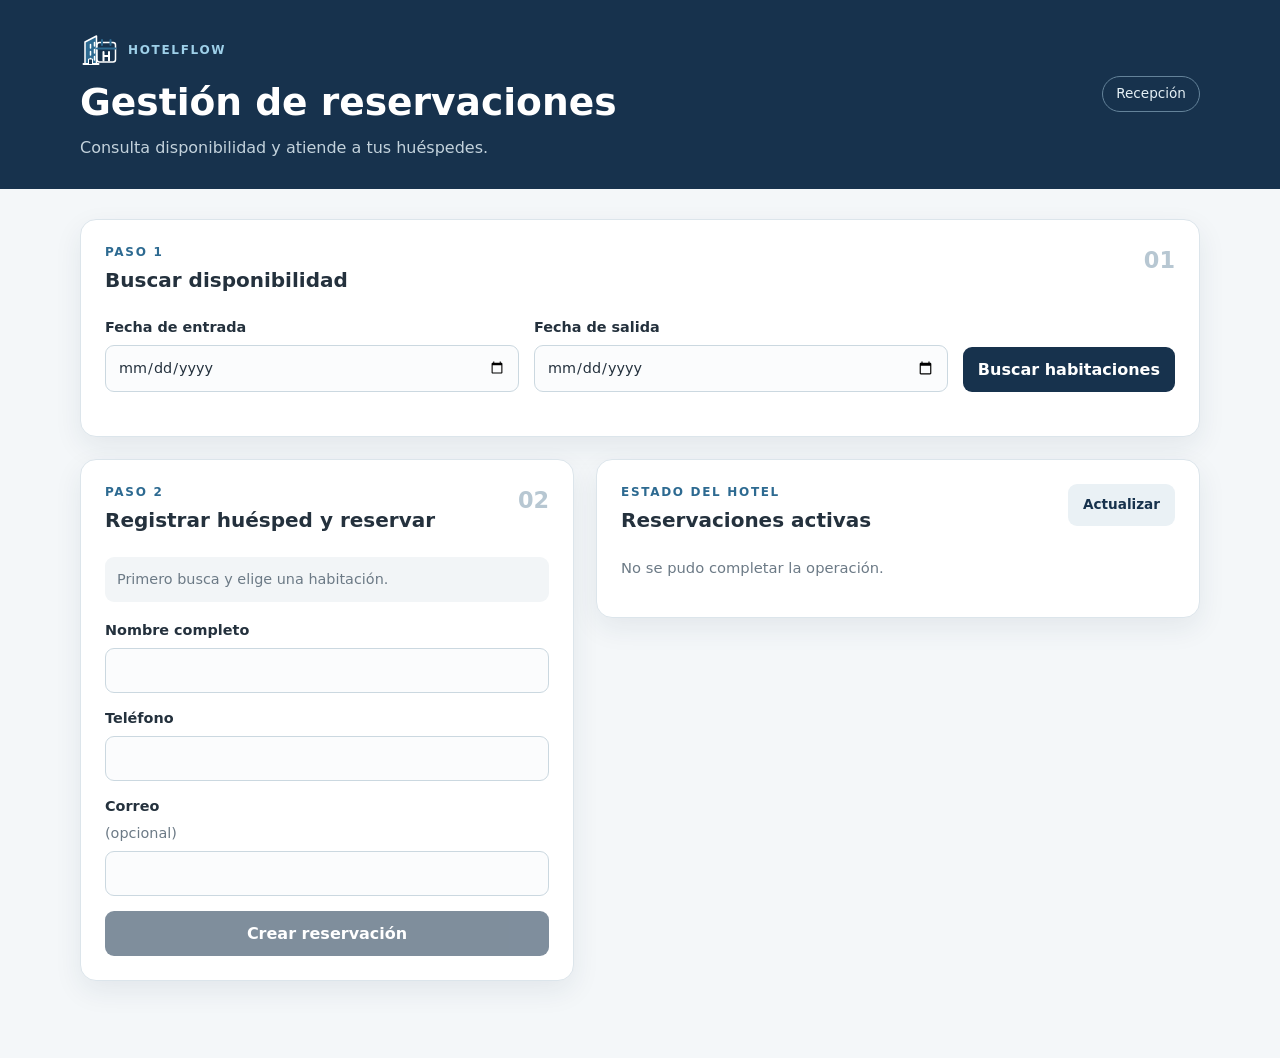
==== frontend/index.html @ be50cc6b "feat: interfaz del recepcionista" ====
<!doctype html>
<html lang="es">
<head>
  <meta charset="utf-8">
  <meta name="viewport" content="width=device-width, initial-scale=1">
  <title>HotelFlow | Reservaciones</title>
  <link rel="stylesheet" href="styles.css">
</head>
<body>
  <header class="encabezado">
    <div class="contenedor encabezado__contenido">
      <div>
        <p class="marca"><img src="logo.svg" alt="Logotipo de HotelFlow" style="height: 40px; width: auto; vertical-align: middle; margin-right: 8px;">HOTELFLOW</p>
        <h1>Gestión de reservaciones</h1>
        <p class="subtitulo">Consulta disponibilidad y atiende a tus huéspedes.</p>
      </div>
      <span class="indicador">Recepción</span>
    </div>
  </header>

  <main class="contenedor principal">
    <div id="mensaje" class="mensaje" role="status" aria-live="polite" hidden></div>

    <section class="tarjeta" aria-labelledby="titulo-disponibilidad">
      <div class="seccion__encabezado">
        <div>
          <p class="etiqueta">Paso 1</p>
          <h2 id="titulo-disponibilidad">Buscar disponibilidad</h2>
        </div>
        <span class="numero-paso">01</span>
      </div>
      <form id="form-disponibilidad" class="formulario formulario--fechas">
        <label>
          Fecha de entrada
          <input id="fecha-entrada" name="fecha_entrada" type="date" required>
        </label>
        <label>
          Fecha de salida
          <input id="fecha-salida" name="fecha_salida" type="date" required>
        </label>
        <button class="boton boton--principal" type="submit">Buscar habitaciones</button>
      </form>
      <div id="resultados-disponibilidad" class="resultados" aria-live="polite"></div>
    </section>

    <div class="columnas">
      <section class="tarjeta" aria-labelledby="titulo-reservacion">
        <div class="seccion__encabezado">
          <div>
            <p class="etiqueta">Paso 2</p>
            <h2 id="titulo-reservacion">Registrar huésped y reservar</h2>
          </div>
          <span class="numero-paso">02</span>
        </div>
        <div id="habitacion-seleccionada" class="seleccion aviso">Primero busca y elige una habitación.</div>
        <form id="form-reservacion" class="formulario">
          <label>
            Nombre completo
            <input id="nombre" name="nombre" type="text" autocomplete="name" required>
          </label>
          <label>
            Teléfono
            <input id="telefono" name="telefono" type="tel" autocomplete="tel" required>
          </label>
          <label>
            Correo <span class="opcional">(opcional)</span>
            <input id="correo" name="correo" type="email" autocomplete="email">
          </label>
          <button id="boton-reservar" class="boton boton--principal" type="submit" disabled>Crear reservación</button>
        </form>
      </section>

      <section class="tarjeta" aria-labelledby="titulo-activas">
        <div class="seccion__encabezado">
          <div>
            <p class="etiqueta">Estado del hotel</p>
            <h2 id="titulo-activas">Reservaciones activas</h2>
          </div>
          <button id="boton-actualizar" class="boton boton--secundario" type="button">Actualizar</button>
        </div>
        <div id="reservaciones-activas" class="lista" aria-live="polite"></div>
      </section>
    </div>
  </main>

  <template id="plantilla-habitacion">
    <article class="habitacion">
      <div>
        <p class="habitacion__numero"></p>
        <p class="habitacion__detalle"></p>
      </div>
      <button class="boton boton--pequeno" type="button">Elegir</button>
    </article>
  </template>

  <script src="app.js" defer></script>
</body>
</html>
---- frontend/styles.css ----
:root {
  --azul: #17324d;
  --azul-claro: #2d6a91;
  --fondo: #f4f7f9;
  --blanco: #ffffff;
  --texto: #24313d;
  --muted: #6c7a86;
  --borde: #dce5eb;
  --verde: #24734d;
  --rojo: #a53e3e;
  --sombra: 0 10px 28px rgba(23, 50, 77, .08);
}

* { box-sizing: border-box; }

body {
  margin: 0;
  background: var(--fondo);
  color: var(--texto);
  font-family: Inter, ui-sans-serif, system-ui, -apple-system, BlinkMacSystemFont, "Segoe UI", sans-serif;
  line-height: 1.45;
}

.contenedor { width: min(1120px, calc(100% - 32px)); margin: 0 auto; }
.encabezado { background: var(--azul); color: var(--blanco); padding: 30px 0; }
.encabezado__contenido { display: flex; align-items: center; justify-content: space-between; gap: 20px; }
.marca, .etiqueta { margin: 0 0 5px; font-size: .75rem; font-weight: 800; letter-spacing: .14em; text-transform: uppercase; }
.marca { color: #9ed0e9; }
h1, h2, p { margin-top: 0; }
h1 { margin-bottom: 6px; font-size: clamp(1.65rem, 3vw, 2.35rem); }
h2 { margin-bottom: 0; font-size: 1.25rem; }
.subtitulo { margin: 0; color: #c3d2dc; }
.indicador { border: 1px solid #64839a; border-radius: 999px; padding: 7px 13px; color: #e5f0f5; font-size: .85rem; white-space: nowrap; }
.principal { padding: 30px 0 55px; }
.tarjeta { margin-bottom: 22px; padding: 24px; background: var(--blanco); border: 1px solid var(--borde); border-radius: 16px; box-shadow: var(--sombra); }
.seccion__encabezado { display: flex; align-items: flex-start; justify-content: space-between; gap: 16px; margin-bottom: 22px; }
.etiqueta { color: var(--azul-claro); }
.numero-paso { color: #b7c7d2; font-size: 1.4rem; font-weight: 800; }
.columnas { display: grid; grid-template-columns: minmax(0, .9fr) minmax(0, 1.1fr); gap: 22px; align-items: start; }
.formulario { display: grid; gap: 15px; }
.formulario--fechas { grid-template-columns: 1fr 1fr auto; align-items: end; }
label { display: grid; gap: 7px; color: var(--texto); font-size: .9rem; font-weight: 700; }
input { width: 100%; padding: 11px 12px; border: 1px solid #cbd8e0; border-radius: 9px; color: var(--texto); background: #fbfcfd; font: inherit; font-weight: 400; }
input:focus { outline: 3px solid rgba(45, 106, 145, .18); border-color: var(--azul-claro); }
.opcional { color: var(--muted); font-weight: 400; }
.boton { border: 0; border-radius: 9px; padding: 11px 15px; cursor: pointer; font: inherit; font-weight: 750; transition: transform .15s, opacity .15s, background .15s; }
.boton:hover:not(:disabled) { transform: translateY(-1px); }
.boton:disabled { cursor: not-allowed; opacity: .55; }
.boton--principal { background: var(--azul); color: var(--blanco); }
.boton--principal:hover:not(:disabled) { background: #21496a; }
.boton--secundario { background: #eaf1f5; color: var(--azul); font-size: .85rem; }
.boton--pequeno { background: #e8f1f5; color: var(--azul-claro); padding: 8px 12px; font-size: .85rem; }
.resultados, .lista { display: grid; gap: 10px; margin-top: 20px; }
.habitacion, .reservacion { display: flex; justify-content: space-between; align-items: center; gap: 15px; padding: 14px; border: 1px solid var(--borde); border-radius: 11px; background: #fbfcfd; }
.habitacion__numero { margin-bottom: 2px; font-weight: 800; }
.habitacion__detalle, .reservacion__detalle { margin: 0; color: var(--muted); font-size: .88rem; }
.habitacion.seleccionada { border-color: var(--azul-claro); background: #edf6fa; }
.seleccion { margin-bottom: 18px; padding: 12px; border-radius: 9px; font-size: .9rem; }
.aviso { background: #f2f5f7; color: var(--muted); }
.seleccion--activa { background: #e9f4ee; color: var(--verde); }
.reservacion { align-items: flex-start; }
.reservacion__nombre { margin-bottom: 3px; font-weight: 800; }
.reservacion__fecha { margin: 4px 0 0; color: var(--azul-claro); font-size: .85rem; font-weight: 700; }
.mensaje { margin-bottom: 20px; padding: 13px 16px; border-radius: 9px; font-weight: 650; }
.mensaje--error { background: #fceceb; color: var(--rojo); }
.mensaje--exito { background: #e8f5ed; color: var(--verde); }
.mensaje--cargando { background: #eaf1f5; color: var(--azul); }
.vacio { color: var(--muted); font-size: .92rem; }

@media (max-width: 760px) {
  .contenedor { width: min(100% - 22px, 600px); }
  .encabezado { padding: 23px 0; }
  .encabezado__contenido { align-items: flex-start; flex-direction: column; }
  .principal { padding-top: 20px; }
  .tarjeta { padding: 18px; border-radius: 13px; }
  .columnas, .formulario--fechas { grid-template-columns: 1fr; }
  .formulario--fechas .boton { width: 100%; }
  .habitacion, .reservacion { align-items: flex-start; }
}
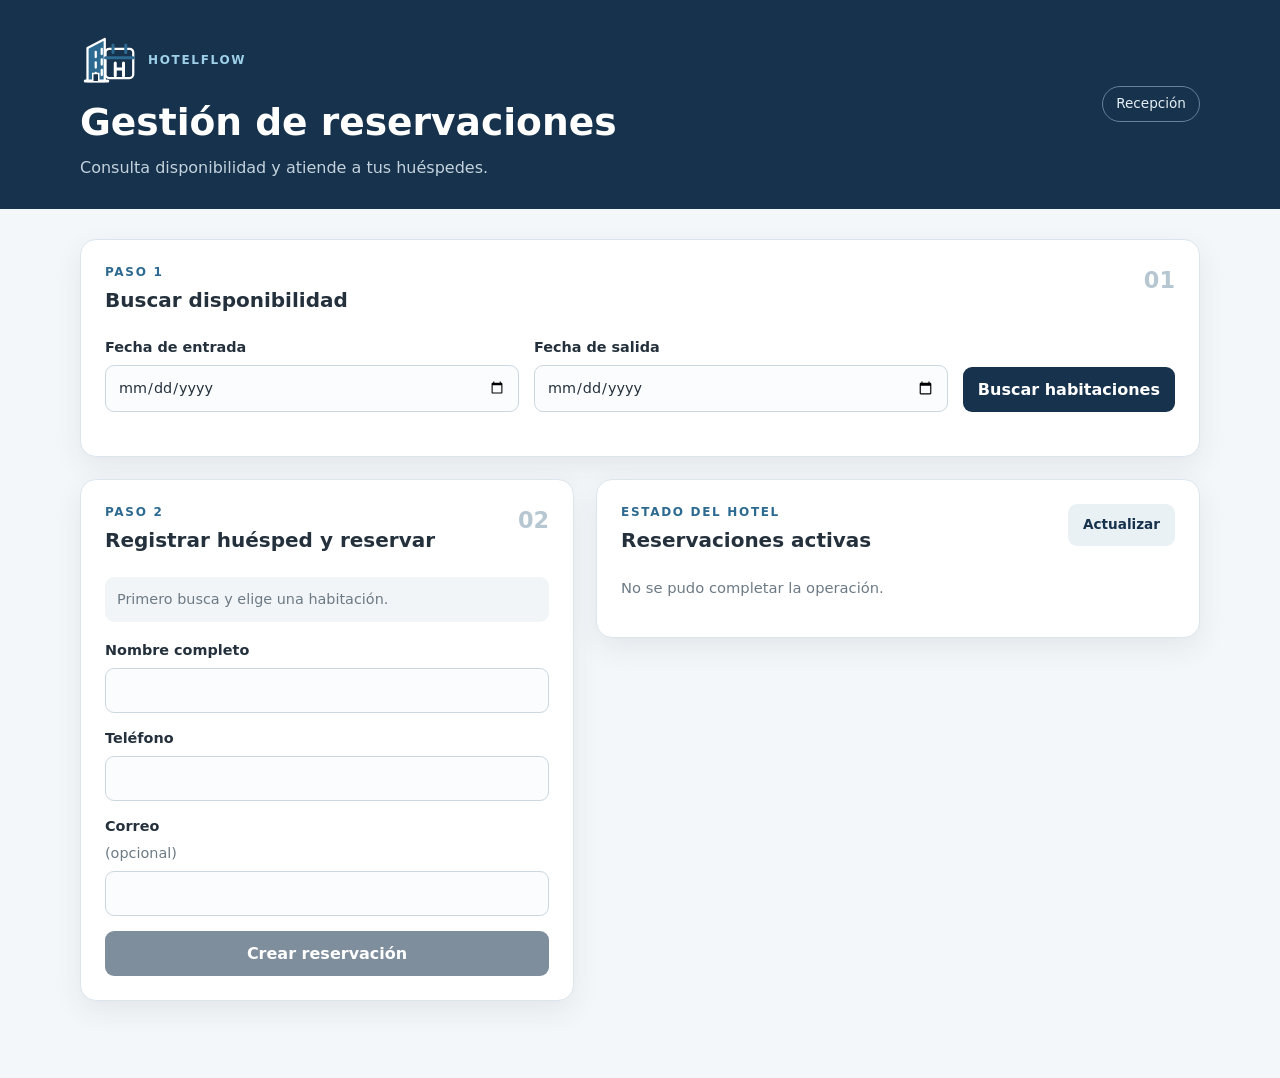
==== commit 846523ce: "chore: guardar estado final de la v1 antes del cambio a buscador" ====
--- a/frontend/index.html
+++ b/frontend/index.html
@@ -10,7 +10,7 @@
   <header class="encabezado">
     <div class="contenedor encabezado__contenido">
       <div>
-        <p class="marca"><img src="logo.svg" alt="Logotipo de HotelFlow" style="height: 40px; width: auto; vertical-align: middle; margin-right: 8px;">HOTELFLOW</p>
+        <p class="marca"><img src="logo.svg" alt="Logotipo de HotelFlow" style="height: 60px; width: auto; vertical-align: middle; margin-right: 8px;">HOTELFLOW</p>
         <h1>Gestión de reservaciones</h1>
         <p class="subtitulo">Consulta disponibilidad y atiende a tus huéspedes.</p>
       </div>
--- a/frontend/styles.css
+++ b/frontend/styles.css
@@ -24,7 +24,7 @@
 .contenedor { width: min(1120px, calc(100% - 32px)); margin: 0 auto; }
 .encabezado { background: var(--azul); color: var(--blanco); padding: 30px 0; }
 .encabezado__contenido { display: flex; align-items: center; justify-content: space-between; gap: 20px; }
-.marca, .etiqueta { margin: 0 0 5px; font-size: .75rem; font-weight: 800; letter-spacing: .14em; text-transform: uppercase; }
+.marca, .etiqueta { margin: 0 0 5px; font-size: 0.75rem; font-weight: 800; letter-spacing: .14em; text-transform: uppercase; }
 .marca { color: #9ed0e9; }
 h1, h2, p { margin-top: 0; }
 h1 { margin-bottom: 6px; font-size: clamp(1.65rem, 3vw, 2.35rem); }
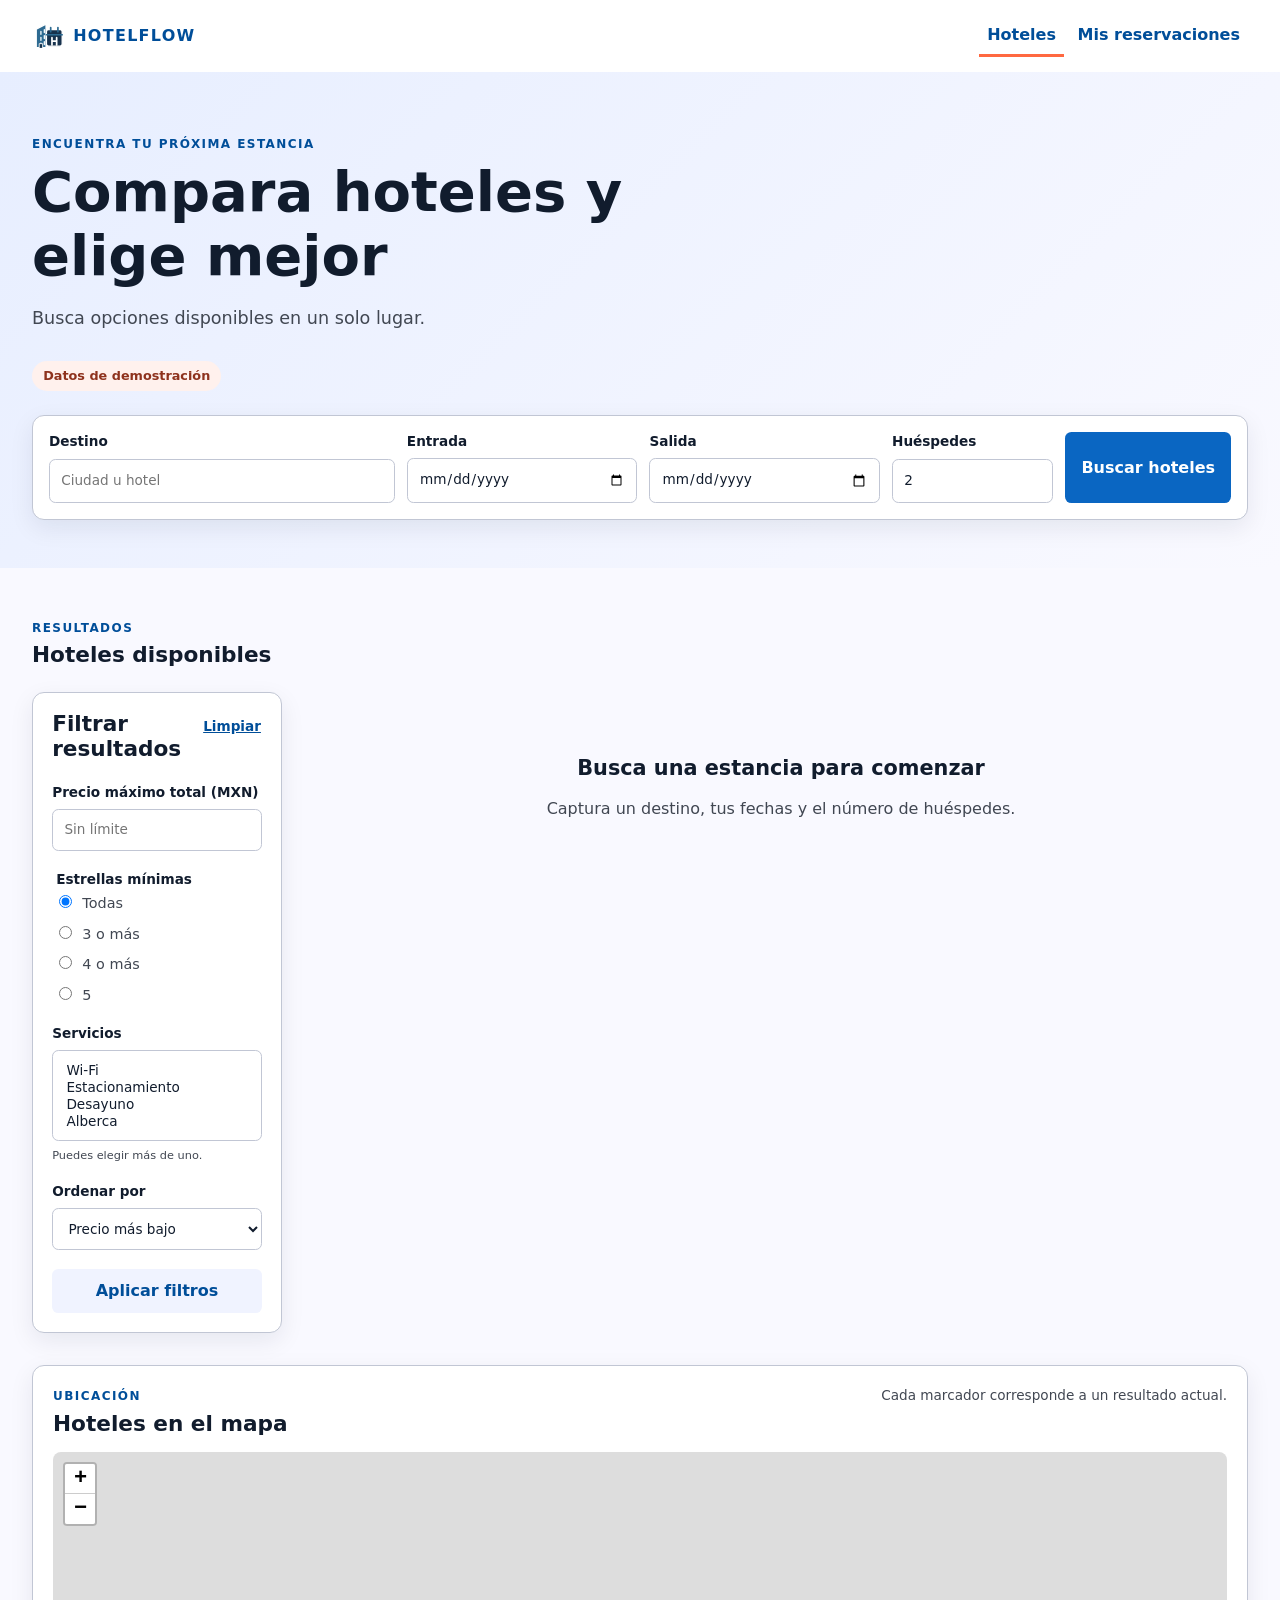
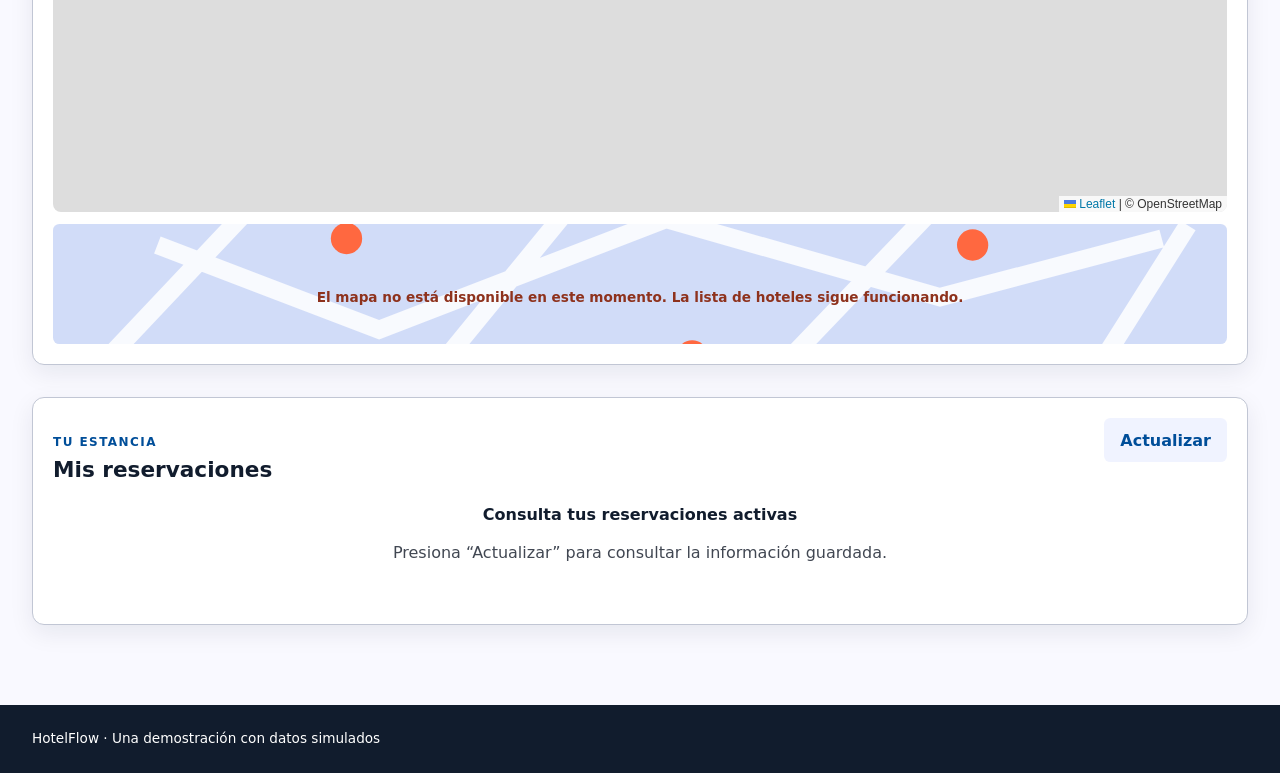
==== commit d0db0942: "feat: Cambios finales para la estructura de Hotelflow" ====
--- a/frontend/index.html
+++ b/frontend/index.html
@@ -3,96 +3,163 @@
 <head>
   <meta charset="utf-8">
   <meta name="viewport" content="width=device-width, initial-scale=1">
-  <title>HotelFlow | Reservaciones</title>
+  <title>HotelFlow | Busca tu hotel</title>
   <link rel="stylesheet" href="styles.css">
+  <link rel="stylesheet" href="vendor/leaflet/leaflet.css">
 </head>
 <body>
   <header class="encabezado">
     <div class="contenedor encabezado__contenido">
-      <div>
-        <p class="marca"><img src="logo.svg" alt="Logotipo de HotelFlow" style="height: 60px; width: auto; vertical-align: middle; margin-right: 8px;">HOTELFLOW</p>
-        <h1>Gestión de reservaciones</h1>
-        <p class="subtitulo">Consulta disponibilidad y atiende a tus huéspedes.</p>
-      </div>
-      <span class="indicador">Recepción</span>
+      <a class="marca" href="/" aria-label="HotelFlow, inicio">
+        <img src="logo.svg" alt="" aria-hidden="true"> <span>HOTELFLOW</span>
+      </a>
+      <nav aria-label="Navegación principal">
+        <a class="navegacion__activo" href="#buscar">Hoteles</a>
+        <a href="#mis-reservaciones" id="enlace-reservaciones">Mis reservaciones</a>
+      </nav>
     </div>
   </header>
 
-  <main class="contenedor principal">
-    <div id="mensaje" class="mensaje" role="status" aria-live="polite" hidden></div>
+  <main>
+    <section id="buscar" class="hero">
+      <div class="contenedor">
+        <p class="sobretitulo">Encuentra tu próxima estancia</p>
+        <h1>Compara hoteles y elige mejor</h1>
+        <p class="hero__texto">Busca opciones disponibles en un solo lugar.</p>
+        <p class="aviso-demo" role="note">Datos de demostración</p>
 
-    <section class="tarjeta" aria-labelledby="titulo-disponibilidad">
-      <div class="seccion__encabezado">
-        <div>
-          <p class="etiqueta">Paso 1</p>
-          <h2 id="titulo-disponibilidad">Buscar disponibilidad</h2>
-        </div>
-        <span class="numero-paso">01</span>
+        <form id="form-busqueda" class="buscador" novalidate>
+          <label class="campo campo--destino">
+            <span>Destino</span>
+            <input id="destino" name="destino" type="search" placeholder="Ciudad u hotel" autocomplete="off" required>
+          </label>
+          <label class="campo">
+            <span>Entrada</span>
+            <input id="entrada" name="entrada" type="date" required>
+          </label>
+          <label class="campo">
+            <span>Salida</span>
+            <input id="salida" name="salida" type="date" required>
+          </label>
+          <label class="campo campo--huespedes">
+            <span>Huéspedes</span>
+            <input id="huespedes" name="huespedes" type="number" min="1" value="2" required>
+          </label>
+          <button class="boton boton--principal" type="submit">Buscar hoteles</button>
+        </form>
+        <p id="error-busqueda" class="error-campo" role="alert" hidden></p>
       </div>
-      <form id="form-disponibilidad" class="formulario formulario--fechas">
-        <label>
-          Fecha de entrada
-          <input id="fecha-entrada" name="fecha_entrada" type="date" required>
-        </label>
-        <label>
-          Fecha de salida
-          <input id="fecha-salida" name="fecha_salida" type="date" required>
-        </label>
-        <button class="boton boton--principal" type="submit">Buscar habitaciones</button>
-      </form>
-      <div id="resultados-disponibilidad" class="resultados" aria-live="polite"></div>
     </section>
 
-    <div class="columnas">
-      <section class="tarjeta" aria-labelledby="titulo-reservacion">
-        <div class="seccion__encabezado">
+    <section class="contenedor resultados-seccion" aria-labelledby="titulo-resultados">
+      <div class="resultados__encabezado">
+        <div>
+          <p class="sobretitulo">Resultados</p>
+          <h2 id="titulo-resultados">Hoteles disponibles</h2>
+        </div>
+        <p id="resumen-busqueda" class="resumen" aria-live="polite"></p>
+      </div>
+
+      <div class="resultados-layout">
+        <aside class="filtros tarjeta" aria-labelledby="titulo-filtros">
+          <div class="filtros__titulo">
+            <h2 id="titulo-filtros">Filtrar resultados</h2>
+            <button id="limpiar-filtros" class="boton-enlace" type="button">Limpiar</button>
+          </div>
+          <form id="form-filtros">
+            <label class="campo">
+              <span>Precio máximo total (MXN)</span>
+              <input id="precio-max" type="number" min="0" step="1" placeholder="Sin límite">
+            </label>
+            <fieldset>
+              <legend>Estrellas mínimas</legend>
+              <label class="opcion"><input type="radio" name="estrellas" value=""> Todas</label>
+              <label class="opcion"><input type="radio" name="estrellas" value="3"> 3 o más</label>
+              <label class="opcion"><input type="radio" name="estrellas" value="4"> 4 o más</label>
+              <label class="opcion"><input type="radio" name="estrellas" value="5"> 5</label>
+            </fieldset>
+            <label class="campo">
+              <span>Servicios</span>
+              <select id="servicios" multiple size="4" aria-describedby="ayuda-servicios">
+                <option value="Wi-Fi">Wi-Fi</option>
+                <option value="Estacionamiento">Estacionamiento</option>
+                <option value="Desayuno">Desayuno</option>
+                <option value="Alberca">Alberca</option>
+              </select>
+              <small id="ayuda-servicios">Puedes elegir más de uno.</small>
+            </label>
+            <label class="campo">
+              <span>Ordenar por</span>
+              <select id="orden">
+                <option value="precio">Precio más bajo</option>
+                <option value="puntuacion">Mejor puntuación</option>
+              </select>
+            </label>
+            <button class="boton boton--secundario boton--ancho" type="submit">Aplicar filtros</button>
+          </form>
+        </aside>
+
+        <div class="resultados" aria-live="polite" aria-busy="false">
+          <div id="estado-resultados" class="estado estado--inicial">
+            <h2>Busca una estancia para comenzar</h2>
+            <p>Captura un destino, tus fechas y el número de huéspedes.</p>
+          </div>
+          <div id="lista-hoteles" class="lista-hoteles"></div>
+        </div>
+      </div>
+
+      <section class="mapa-seccion tarjeta" aria-labelledby="titulo-mapa">
+        <div class="mapa-seccion__encabezado">
           <div>
-            <p class="etiqueta">Paso 2</p>
-            <h2 id="titulo-reservacion">Registrar huésped y reservar</h2>
+            <p class="sobretitulo">Ubicación</p>
+            <h2 id="titulo-mapa">Hoteles en el mapa</h2>
           </div>
-          <span class="numero-paso">02</span>
+          <p class="mapa-ayuda">Cada marcador corresponde a un resultado actual.</p>
         </div>
-        <div id="habitacion-seleccionada" class="seleccion aviso">Primero busca y elige una habitación.</div>
-        <form id="form-reservacion" class="formulario">
-          <label>
-            Nombre completo
-            <input id="nombre" name="nombre" type="text" autocomplete="name" required>
-          </label>
-          <label>
-            Teléfono
-            <input id="telefono" name="telefono" type="tel" autocomplete="tel" required>
-          </label>
-          <label>
-            Correo <span class="opcional">(opcional)</span>
-            <input id="correo" name="correo" type="email" autocomplete="email">
-          </label>
-          <button id="boton-reservar" class="boton boton--principal" type="submit" disabled>Crear reservación</button>
-        </form>
+        <div id="mapa" class="mapa" role="application" aria-label="Mapa de hoteles disponibles"></div>
+        <div id="mapa-fallback" class="mapa-fallback" role="status" hidden>
+          El mapa no está disponible en este momento. La lista de hoteles sigue funcionando.
+        </div>
       </section>
 
-      <section class="tarjeta" aria-labelledby="titulo-activas">
-        <div class="seccion__encabezado">
+      <section id="detalle-hotel" class="detalle tarjeta" aria-labelledby="titulo-detalle" hidden>
+        <button id="volver-resultados" class="boton-enlace detalle__volver" type="button">← Volver a resultados</button>
+        <div id="detalle-contenido"></div>
+        <section id="seccion-reserva" class="reserva" aria-labelledby="titulo-reserva" hidden>
+          <h3 id="titulo-reserva">Completa tu reservación</h3>
+          <p id="resumen-reserva" class="resumen-reserva"></p>
+          <form id="form-reservacion" class="formulario-reserva" novalidate>
+            <label class="campo"><span>Nombre completo</span><input id="nombre-reserva" type="text" autocomplete="name" required></label>
+            <label class="campo"><span>Teléfono</span><input id="telefono-reserva" type="tel" autocomplete="tel" required></label>
+            <label class="campo"><span>Correo <small>(opcional)</small></span><input id="correo-reserva" type="email" autocomplete="email"></label>
+            <label class="campo"><span>Número de personas</span><input id="personas-reserva" type="number" min="1" required></label>
+            <button class="boton boton--principal" type="submit">Confirmar reservación</button>
+          </form>
+          <p id="mensaje-reserva" class="mensaje-reserva" role="status" aria-live="polite"></p>
+        </section>
+      </section>
+
+      <section id="mis-reservaciones" class="reservaciones tarjeta" aria-labelledby="titulo-reservaciones">
+        <div class="reservaciones__encabezado">
           <div>
-            <p class="etiqueta">Estado del hotel</p>
-            <h2 id="titulo-activas">Reservaciones activas</h2>
+            <p class="sobretitulo">Tu estancia</p>
+            <h2 id="titulo-reservaciones">Mis reservaciones</h2>
           </div>
-          <button id="boton-actualizar" class="boton boton--secundario" type="button">Actualizar</button>
+          <button id="cargar-reservaciones" class="boton boton--secundario" type="button">Actualizar</button>
         </div>
-        <div id="reservaciones-activas" class="lista" aria-live="polite"></div>
+        <div id="estado-reservaciones" class="estado estado--inicial" role="status" aria-live="polite">
+          <h3>Consulta tus reservaciones activas</h3>
+          <p>Presiona “Actualizar” para consultar la información guardada.</p>
+        </div>
+        <div id="lista-reservaciones" class="lista-reservaciones"></div>
       </section>
-    </div>
+    </section>
   </main>
 
-  <template id="plantilla-habitacion">
-    <article class="habitacion">
-      <div>
-        <p class="habitacion__numero"></p>
-        <p class="habitacion__detalle"></p>
-      </div>
-      <button class="boton boton--pequeno" type="button">Elegir</button>
-    </article>
-  </template>
-
+  <footer class="pie">
+    <div class="contenedor">HotelFlow · Una demostración con datos simulados</div>
+  </footer>
+  <script src="vendor/leaflet/leaflet.js" defer></script>
   <script src="app.js" defer></script>
 </body>
 </html>
--- a/frontend/styles.css
+++ b/frontend/styles.css
@@ -1,79 +1,161 @@
 :root {
-  --azul: #17324d;
-  --azul-claro: #2d6a91;
-  --fondo: #f4f7f9;
-  --blanco: #ffffff;
-  --texto: #24313d;
-  --muted: #6c7a86;
-  --borde: #dce5eb;
-  --verde: #24734d;
-  --rojo: #a53e3e;
-  --sombra: 0 10px 28px rgba(23, 50, 77, .08);
+  --color-primario: #004e99;
+  --color-primario-contenedor: #0a66c2;
+  --color-acento: #ff6840;
+  --color-exito: #005b33;
+  --color-error: #ba1a1a;
+  --color-fondo: #f9f9ff;
+  --color-superficie: #fff;
+  --color-superficie-suave: #f0f3ff;
+  --color-texto: #111c2d;
+  --color-texto-suave: #414752;
+  --color-borde: #c1c6d4;
+  --sombra: 0 8px 24px rgba(17, 28, 45, .08);
 }
 
 * { box-sizing: border-box; }
+body { margin: 0; background: var(--color-fondo); color: var(--color-texto); font-family: Inter, system-ui, sans-serif; line-height: 1.45; }
+a { color: inherit; }
+.contenedor { width: min(1280px, calc(100% - 4rem)); margin: auto; }
+.encabezado { background: var(--color-superficie); box-shadow: var(--sombra); }
+.encabezado__contenido { min-height: 72px; display: flex; align-items: center; justify-content: space-between; }
+.marca { color: var(--color-primario); display: flex; align-items: center; gap: .45rem; font-weight: 800; letter-spacing: .08em; text-decoration: none; }
+.marca img { width: 34px; height: 34px; }
+nav a { color: var(--color-primario); font-weight: 700; text-decoration: none; padding: .5rem; }
+.encabezado nav { display: flex; flex-wrap: wrap; gap: .35rem; }
+.navegacion__activo { border-bottom: 3px solid var(--color-acento); }
+.hero { padding: 4rem 0 3rem; background: linear-gradient(135deg, #e7eeff, #f9f9ff); }
+.sobretitulo { margin: 0 0 .4rem; color: var(--color-primario); font-size: .75rem; font-weight: 800; letter-spacing: .12em; text-transform: uppercase; }
+h1, h2, h3 { line-height: 1.15; }
+h1 { max-width: 650px; margin: 0; font-size: clamp(2.1rem, 5vw, 3.5rem); }
+.hero__texto { color: var(--color-texto-suave); font-size: 1.1rem; }
+.aviso-demo { display: inline-block; margin: .75rem 0 1.5rem; padding: .35rem .7rem; border-radius: 999px; background: #fff1ed; color: #8e321d; font-size: .8rem; font-weight: 700; }
+.buscador { display: grid; grid-template-columns: 1.5fr 1fr 1fr .7fr auto; gap: .75rem; padding: 1rem; background: var(--color-superficie); border: 1px solid var(--color-borde); border-radius: .75rem; box-shadow: var(--sombra); }
+.campo { display: grid; gap: .4rem; color: var(--color-texto); font-size: .85rem; font-weight: 700; }
+input, select { width: 100%; min-height: 42px; padding: .65rem .7rem; border: 1px solid var(--color-borde); border-radius: .4rem; background: #fff; color: var(--color-texto); font: inherit; font-weight: 400; }
+select[multiple] { height: auto; }
+input:focus, select:focus, button:focus-visible, a:focus-visible { outline: 3px solid rgba(255, 104, 64, .45); outline-offset: 2px; }
+.boton { min-height: 42px; border: 0; border-radius: .4rem; padding: .65rem 1rem; cursor: pointer; font: inherit; font-weight: 800; }
+.boton--principal { background: var(--color-primario-contenedor); color: #fff; }
+.boton--principal:hover { background: var(--color-primario); }
+.boton--secundario { background: var(--color-superficie-suave); color: var(--color-primario); }
+.boton--ancho { width: 100%; }
+.boton-enlace { border: 0; background: none; color: var(--color-primario); cursor: pointer; font: inherit; font-size: .85rem; font-weight: 700; text-decoration: underline; }
+.error-campo { margin: .75rem 0 0; color: var(--color-error); font-weight: 700; }
+.resultados-seccion { padding: 3rem 0 5rem; }
+.resultados__encabezado, .filtros__titulo { display: flex; align-items: baseline; justify-content: space-between; gap: 1rem; }
+.resultados__encabezado { margin-bottom: 1.5rem; }
+.resultados__encabezado h2, .filtros h2 { margin: 0; font-size: 1.35rem; }
+.resumen, .texto-suave { color: var(--color-texto-suave); }
+.resultados-layout { display: grid; grid-template-columns: 250px minmax(0, 1fr); gap: 2rem; align-items: start; }
+.tarjeta, .hotel-card { background: var(--color-superficie); border: 1px solid var(--color-borde); border-radius: .75rem; box-shadow: var(--sombra); }
+.filtros { padding: 1.2rem; }
+.filtros form { display: grid; gap: 1.15rem; margin-top: 1.3rem; }
+fieldset { display: grid; gap: .55rem; padding: 0; border: 0; }
+legend { margin-bottom: .15rem; font-size: .85rem; font-weight: 700; }
+.opcion { color: var(--color-texto-suave); font-size: .9rem; }
+.opcion input { width: auto; min-height: auto; margin-right: .35rem; }
+small { color: var(--color-texto-suave); font-weight: 400; }
+.resultados { min-width: 0; }
+.lista-hoteles { display: grid; gap: 1rem; }
+.hotel-card { display: grid; grid-template-columns: 230px 1fr; overflow: hidden; }
+.hotel-card__imagen { min-height: 220px; background: var(--color-superficie-suave); }
+.hotel-card__imagen img { display: block; width: 100%; height: 100%; min-height: 220px; object-fit: cover; }
+.hotel-card__contenido { display: grid; gap: 1rem; padding: 1.25rem; }
+.hotel-card__encabezado, .hotel-card__precio { display: flex; justify-content: space-between; gap: 1rem; }
+.estrellas { margin: 0 0 .3rem; color: #d95727; letter-spacing: .08em; }
+.hotel-card h3 { margin: 0; font-size: 1.3rem; }
+.ubicacion { margin: .4rem 0 0; color: var(--color-texto-suave); font-size: .9rem; }
+.puntuacion { align-self: start; padding: .35rem .5rem; border-radius: .35rem; background: var(--color-superficie-suave); color: var(--color-primario); }
+.servicios { display: flex; flex-wrap: wrap; gap: .4rem; }
+.etiqueta-servicio { padding: .25rem .5rem; border-radius: 999px; background: var(--color-superficie-suave); color: var(--color-texto-suave); font-size: .78rem; }
+.comparativa { border-top: 1px solid var(--color-borde); padding-top: .8rem; }
+.comparativa h4 { margin: 0 0 .5rem; font-size: .9rem; }
+.comparativa h4 span { color: var(--color-texto-suave); font-size: .75rem; font-weight: 400; }
+.comparativa ul { display: grid; gap: .35rem; margin: 0; padding: 0; list-style: none; }
+.tarifa { display: flex; align-items: center; justify-content: space-between; gap: .75rem; padding: .45rem .55rem; color: var(--color-texto-suave); font-size: .82rem; }
+.tarifa--mejor { border-radius: .35rem; background: #e7f5ed; color: var(--color-exito); }
+.tarifa > span:last-child { display: flex; align-items: end; flex-direction: column; color: var(--color-texto); }
+.tarifa small { color: var(--color-texto-suave); font-size: .7rem; }
+.insignia-mejor { display: inline-block; margin-left: .25rem; color: var(--color-exito); font-size: .7rem; }
+.tarifa-vacia { color: var(--color-texto-suave); font-size: .82rem; }
+.hotel-card__precio { align-items: end; border-top: 1px solid var(--color-borde); padding-top: 1rem; }
+.precio-noche { font-size: 1.35rem; font-weight: 800; }
+.total { display: grid; text-align: right; color: var(--color-texto-suave); font-size: .8rem; }
+.total strong { color: var(--color-exito); font-size: 1.35rem; }
+.estado { padding: 3rem 1rem; text-align: center; color: var(--color-texto-suave); }
+.estado h2 { margin-bottom: .5rem; color: var(--color-texto); font-size: 1.3rem; }
+.estado--error { color: var(--color-error); }
+.estado--error h2 { color: var(--color-error); }
+.estado--cargando { color: var(--color-primario); }
+.detalle { margin-top: 2rem; padding: 1.25rem; scroll-margin-top: 1rem; }
+.detalle__volver { margin-bottom: 1.2rem; }
+.detalle__encabezado { display: flex; align-items: start; justify-content: space-between; gap: 1rem; }
+.detalle__encabezado h2 { margin: 0; font-size: 1.8rem; }
+.galeria-detalle { display: grid; grid-template-columns: repeat(3, 1fr); gap: .6rem; margin: 1.2rem 0; }
+.galeria-detalle img { width: 100%; height: 150px; border-radius: .4rem; object-fit: cover; background: var(--color-superficie-suave); }
+.detalle__descripcion { color: var(--color-texto-suave); }
+.subtitulo-detalle { margin: 1.5rem 0 .75rem; font-size: 1.15rem; }
+.habitaciones-detalle { display: grid; gap: .65rem; }
+.habitacion-detalle { display: flex; align-items: center; justify-content: space-between; gap: 1rem; padding: .9rem; border: 1px solid var(--color-borde); border-radius: .5rem; }
+.habitacion-detalle h4, .habitacion-detalle p { margin: 0; }
+.habitacion-detalle p, .habitacion-detalle small { color: var(--color-texto-suave); }
+.habitacion-detalle__precio { display: flex; align-items: end; flex-direction: column; gap: .15rem; text-align: right; }
+.habitacion-detalle__precio strong { color: var(--color-exito); font-size: 1.15rem; }
+.habitacion-detalle__precio .boton { margin-top: .4rem; }
+.estado-vacio { color: var(--color-texto-suave); }
+.reserva { margin-top: 1.5rem; padding-top: 1.5rem; border-top: 1px solid var(--color-borde); }
+.reserva h3 { margin: 0 0 .5rem; }
+.resumen-reserva { color: var(--color-texto-suave); font-weight: 700; }
+.formulario-reserva { display: grid; grid-template-columns: repeat(2, 1fr); gap: 1rem; }
+.formulario-reserva .boton { align-self: end; }
+.mensaje-reserva { margin: 1rem 0 0; font-weight: 700; }
+.mensaje-reserva--error { color: var(--color-error); }
+.mensaje-reserva--cargando { color: var(--color-primario); }
+.mensaje-reserva--exito { color: var(--color-exito); }
+.mapa-seccion { margin-top: 2rem; padding: 1.25rem; }
+.mapa-seccion__encabezado { display: flex; align-items: baseline; justify-content: space-between; gap: 1rem; margin-bottom: 1rem; }
+.mapa-seccion h2 { margin: 0; font-size: 1.35rem; }
+.mapa-ayuda { margin: 0; color: var(--color-texto-suave); font-size: .85rem; }
+.mapa { min-height: 360px; overflow: hidden; border-radius: .5rem; background: var(--color-superficie-suave); }
+.mapa-fallback { min-height: 120px; margin-top: .75rem; padding: 4rem 1rem 1rem; border-radius: .4rem; background: #fff1ed url('img/mapa-respaldo.svg') center/cover; color: #8e321d; font-size: .85rem; font-weight: 700; text-align: center; }
+.reservaciones { margin-top: 2rem; padding: 1.25rem; scroll-margin-top: 1rem; }
+.reservaciones__encabezado { display: flex; align-items: baseline; justify-content: space-between; gap: 1rem; }
+.reservaciones h2 { margin: 0; font-size: 1.35rem; }
+.reservaciones .estado { padding: 1.5rem 1rem; }
+.reservaciones .estado h3 { margin: 0 0 .35rem; color: var(--color-texto); font-size: 1rem; }
+.lista-reservaciones { display: grid; gap: .75rem; }
+.reservacion-card { display: grid; grid-template-columns: 1fr auto; gap: 1rem; padding: 1rem; border: 1px solid var(--color-borde); border-radius: .5rem; }
+.reservacion-card h3, .reservacion-card p { margin: 0; }
+.reservacion-card h3 { font-size: 1rem; }
+.reservacion-card p { color: var(--color-texto-suave); font-size: .88rem; }
+.reservacion-card__total { display: grid; align-content: center; justify-items: end; text-align: right; }
+.reservacion-card__total strong { color: var(--color-exito); font-size: 1.1rem; }
+.pie { padding: 1.5rem 0; background: var(--color-texto); color: #fff; font-size: .85rem; }
 
-body {
-  margin: 0;
-  background: var(--fondo);
-  color: var(--texto);
-  font-family: Inter, ui-sans-serif, system-ui, -apple-system, BlinkMacSystemFont, "Segoe UI", sans-serif;
-  line-height: 1.45;
+@media (max-width: 900px) {
+  .buscador { grid-template-columns: 1fr 1fr; }
+  .campo--destino, .buscador .boton { grid-column: 1 / -1; }
+  .resultados-layout { grid-template-columns: 1fr; }
+  .filtros { order: -1; }
 }
-
-.contenedor { width: min(1120px, calc(100% - 32px)); margin: 0 auto; }
-.encabezado { background: var(--azul); color: var(--blanco); padding: 30px 0; }
-.encabezado__contenido { display: flex; align-items: center; justify-content: space-between; gap: 20px; }
-.marca, .etiqueta { margin: 0 0 5px; font-size: 0.75rem; font-weight: 800; letter-spacing: .14em; text-transform: uppercase; }
-.marca { color: #9ed0e9; }
-h1, h2, p { margin-top: 0; }
-h1 { margin-bottom: 6px; font-size: clamp(1.65rem, 3vw, 2.35rem); }
-h2 { margin-bottom: 0; font-size: 1.25rem; }
-.subtitulo { margin: 0; color: #c3d2dc; }
-.indicador { border: 1px solid #64839a; border-radius: 999px; padding: 7px 13px; color: #e5f0f5; font-size: .85rem; white-space: nowrap; }
-.principal { padding: 30px 0 55px; }
-.tarjeta { margin-bottom: 22px; padding: 24px; background: var(--blanco); border: 1px solid var(--borde); border-radius: 16px; box-shadow: var(--sombra); }
-.seccion__encabezado { display: flex; align-items: flex-start; justify-content: space-between; gap: 16px; margin-bottom: 22px; }
-.etiqueta { color: var(--azul-claro); }
-.numero-paso { color: #b7c7d2; font-size: 1.4rem; font-weight: 800; }
-.columnas { display: grid; grid-template-columns: minmax(0, .9fr) minmax(0, 1.1fr); gap: 22px; align-items: start; }
-.formulario { display: grid; gap: 15px; }
-.formulario--fechas { grid-template-columns: 1fr 1fr auto; align-items: end; }
-label { display: grid; gap: 7px; color: var(--texto); font-size: .9rem; font-weight: 700; }
-input { width: 100%; padding: 11px 12px; border: 1px solid #cbd8e0; border-radius: 9px; color: var(--texto); background: #fbfcfd; font: inherit; font-weight: 400; }
-input:focus { outline: 3px solid rgba(45, 106, 145, .18); border-color: var(--azul-claro); }
-.opcional { color: var(--muted); font-weight: 400; }
-.boton { border: 0; border-radius: 9px; padding: 11px 15px; cursor: pointer; font: inherit; font-weight: 750; transition: transform .15s, opacity .15s, background .15s; }
-.boton:hover:not(:disabled) { transform: translateY(-1px); }
-.boton:disabled { cursor: not-allowed; opacity: .55; }
-.boton--principal { background: var(--azul); color: var(--blanco); }
-.boton--principal:hover:not(:disabled) { background: #21496a; }
-.boton--secundario { background: #eaf1f5; color: var(--azul); font-size: .85rem; }
-.boton--pequeno { background: #e8f1f5; color: var(--azul-claro); padding: 8px 12px; font-size: .85rem; }
-.resultados, .lista { display: grid; gap: 10px; margin-top: 20px; }
-.habitacion, .reservacion { display: flex; justify-content: space-between; align-items: center; gap: 15px; padding: 14px; border: 1px solid var(--borde); border-radius: 11px; background: #fbfcfd; }
-.habitacion__numero { margin-bottom: 2px; font-weight: 800; }
-.habitacion__detalle, .reservacion__detalle { margin: 0; color: var(--muted); font-size: .88rem; }
-.habitacion.seleccionada { border-color: var(--azul-claro); background: #edf6fa; }
-.seleccion { margin-bottom: 18px; padding: 12px; border-radius: 9px; font-size: .9rem; }
-.aviso { background: #f2f5f7; color: var(--muted); }
-.seleccion--activa { background: #e9f4ee; color: var(--verde); }
-.reservacion { align-items: flex-start; }
-.reservacion__nombre { margin-bottom: 3px; font-weight: 800; }
-.reservacion__fecha { margin: 4px 0 0; color: var(--azul-claro); font-size: .85rem; font-weight: 700; }
-.mensaje { margin-bottom: 20px; padding: 13px 16px; border-radius: 9px; font-weight: 650; }
-.mensaje--error { background: #fceceb; color: var(--rojo); }
-.mensaje--exito { background: #e8f5ed; color: var(--verde); }
-.mensaje--cargando { background: #eaf1f5; color: var(--azul); }
-.vacio { color: var(--muted); font-size: .92rem; }
-
-@media (max-width: 760px) {
-  .contenedor { width: min(100% - 22px, 600px); }
-  .encabezado { padding: 23px 0; }
-  .encabezado__contenido { align-items: flex-start; flex-direction: column; }
-  .principal { padding-top: 20px; }
-  .tarjeta { padding: 18px; border-radius: 13px; }
-  .columnas, .formulario--fechas { grid-template-columns: 1fr; }
-  .formulario--fechas .boton { width: 100%; }
-  .habitacion, .reservacion { align-items: flex-start; }
+@media (max-width: 600px) {
+  .contenedor { width: min(100% - 2rem, 600px); }
+  .hero { padding: 2.5rem 0 2rem; }
+  .buscador { grid-template-columns: 1fr; }
+  .campo--destino, .buscador .boton { grid-column: auto; }
+  .hotel-card { grid-template-columns: 1fr; }
+  .hotel-card__imagen, .hotel-card__imagen img { min-height: 170px; max-height: 210px; }
+  .resultados__encabezado, .hotel-card__precio { align-items: flex-start; flex-direction: column; }
+  .total { text-align: left; }
+  .mapa-seccion__encabezado { align-items: flex-start; flex-direction: column; }
+  .mapa { min-height: 300px; }
+  .galeria-detalle { grid-template-columns: 1fr 1fr; }
+  .galeria-detalle img { height: 120px; }
+  .habitacion-detalle { align-items: flex-start; flex-direction: column; }
+  .habitacion-detalle__precio { align-items: flex-start; text-align: left; }
+  .formulario-reserva { grid-template-columns: 1fr; }
+  .reservacion-card { grid-template-columns: 1fr; }
+  .reservacion-card__total { justify-items: start; text-align: left; }
+  .encabezado__contenido { align-items: flex-start; flex-direction: column; padding: .75rem 0; }
 }
--- a/frontend/vendor/leaflet/leaflet.css
+++ b/frontend/vendor/leaflet/leaflet.css
@@ -0,0 +1,661 @@
+/* required styles */
+
+.leaflet-pane,
+.leaflet-tile,
+.leaflet-marker-icon,
+.leaflet-marker-shadow,
+.leaflet-tile-container,
+.leaflet-pane > svg,
+.leaflet-pane > canvas,
+.leaflet-zoom-box,
+.leaflet-image-layer,
+.leaflet-layer {
+	position: absolute;
+	left: 0;
+	top: 0;
+	}
+.leaflet-container {
+	overflow: hidden;
+	}
+.leaflet-tile,
+.leaflet-marker-icon,
+.leaflet-marker-shadow {
+	-webkit-user-select: none;
+	   -moz-user-select: none;
+	        user-select: none;
+	  -webkit-user-drag: none;
+	}
+/* Prevents IE11 from highlighting tiles in blue */
+.leaflet-tile::selection {
+	background: transparent;
+}
+/* Safari renders non-retina tile on retina better with this, but Chrome is worse */
+.leaflet-safari .leaflet-tile {
+	image-rendering: -webkit-optimize-contrast;
+	}
+/* hack that prevents hw layers "stretching" when loading new tiles */
+.leaflet-safari .leaflet-tile-container {
+	width: 1600px;
+	height: 1600px;
+	-webkit-transform-origin: 0 0;
+	}
+.leaflet-marker-icon,
+.leaflet-marker-shadow {
+	display: block;
+	}
+/* .leaflet-container svg: reset svg max-width decleration shipped in Joomla! (joomla.org) 3.x */
+/* .leaflet-container img: map is broken in FF if you have max-width: 100% on tiles */
+.leaflet-container .leaflet-overlay-pane svg {
+	max-width: none !important;
+	max-height: none !important;
+	}
+.leaflet-container .leaflet-marker-pane img,
+.leaflet-container .leaflet-shadow-pane img,
+.leaflet-container .leaflet-tile-pane img,
+.leaflet-container img.leaflet-image-layer,
+.leaflet-container .leaflet-tile {
+	max-width: none !important;
+	max-height: none !important;
+	width: auto;
+	padding: 0;
+	}
+
+.leaflet-container img.leaflet-tile {
+	/* See: https://bugs.chromium.org/p/chromium/issues/detail?id=600120 */
+	mix-blend-mode: plus-lighter;
+}
+
+.leaflet-container.leaflet-touch-zoom {
+	-ms-touch-action: pan-x pan-y;
+	touch-action: pan-x pan-y;
+	}
+.leaflet-container.leaflet-touch-drag {
+	-ms-touch-action: pinch-zoom;
+	/* Fallback for FF which doesn't support pinch-zoom */
+	touch-action: none;
+	touch-action: pinch-zoom;
+}
+.leaflet-container.leaflet-touch-drag.leaflet-touch-zoom {
+	-ms-touch-action: none;
+	touch-action: none;
+}
+.leaflet-container {
+	-webkit-tap-highlight-color: transparent;
+}
+.leaflet-container a {
+	-webkit-tap-highlight-color: rgba(51, 181, 229, 0.4);
+}
+.leaflet-tile {
+	filter: inherit;
+	visibility: hidden;
+	}
+.leaflet-tile-loaded {
+	visibility: inherit;
+	}
+.leaflet-zoom-box {
+	width: 0;
+	height: 0;
+	-moz-box-sizing: border-box;
+	     box-sizing: border-box;
+	z-index: 800;
+	}
+/* workaround for https://bugzilla.mozilla.org/show_bug.cgi?id=888319 */
+.leaflet-overlay-pane svg {
+	-moz-user-select: none;
+	}
+
+.leaflet-pane         { z-index: 400; }
+
+.leaflet-tile-pane    { z-index: 200; }
+.leaflet-overlay-pane { z-index: 400; }
+.leaflet-shadow-pane  { z-index: 500; }
+.leaflet-marker-pane  { z-index: 600; }
+.leaflet-tooltip-pane   { z-index: 650; }
+.leaflet-popup-pane   { z-index: 700; }
+
+.leaflet-map-pane canvas { z-index: 100; }
+.leaflet-map-pane svg    { z-index: 200; }
+
+.leaflet-vml-shape {
+	width: 1px;
+	height: 1px;
+	}
+.lvml {
+	behavior: url(#default#VML);
+	display: inline-block;
+	position: absolute;
+	}
+
+
+/* control positioning */
+
+.leaflet-control {
+	position: relative;
+	z-index: 800;
+	pointer-events: visiblePainted; /* IE 9-10 doesn't have auto */
+	pointer-events: auto;
+	}
+.leaflet-top,
+.leaflet-bottom {
+	position: absolute;
+	z-index: 1000;
+	pointer-events: none;
+	}
+.leaflet-top {
+	top: 0;
+	}
+.leaflet-right {
+	right: 0;
+	}
+.leaflet-bottom {
+	bottom: 0;
+	}
+.leaflet-left {
+	left: 0;
+	}
+.leaflet-control {
+	float: left;
+	clear: both;
+	}
+.leaflet-right .leaflet-control {
+	float: right;
+	}
+.leaflet-top .leaflet-control {
+	margin-top: 10px;
+	}
+.leaflet-bottom .leaflet-control {
+	margin-bottom: 10px;
+	}
+.leaflet-left .leaflet-control {
+	margin-left: 10px;
+	}
+.leaflet-right .leaflet-control {
+	margin-right: 10px;
+	}
+
+
+/* zoom and fade animations */
+
+.leaflet-fade-anim .leaflet-popup {
+	opacity: 0;
+	-webkit-transition: opacity 0.2s linear;
+	   -moz-transition: opacity 0.2s linear;
+	        transition: opacity 0.2s linear;
+	}
+.leaflet-fade-anim .leaflet-map-pane .leaflet-popup {
+	opacity: 1;
+	}
+.leaflet-zoom-animated {
+	-webkit-transform-origin: 0 0;
+	    -ms-transform-origin: 0 0;
+	        transform-origin: 0 0;
+	}
+svg.leaflet-zoom-animated {
+	will-change: transform;
+}
+
+.leaflet-zoom-anim .leaflet-zoom-animated {
+	-webkit-transition: -webkit-transform 0.25s cubic-bezier(0,0,0.25,1);
+	   -moz-transition:    -moz-transform 0.25s cubic-bezier(0,0,0.25,1);
+	        transition:         transform 0.25s cubic-bezier(0,0,0.25,1);
+	}
+.leaflet-zoom-anim .leaflet-tile,
+.leaflet-pan-anim .leaflet-tile {
+	-webkit-transition: none;
+	   -moz-transition: none;
+	        transition: none;
+	}
+
+.leaflet-zoom-anim .leaflet-zoom-hide {
+	visibility: hidden;
+	}
+
+
+/* cursors */
+
+.leaflet-interactive {
+	cursor: pointer;
+	}
+.leaflet-grab {
+	cursor: -webkit-grab;
+	cursor:    -moz-grab;
+	cursor:         grab;
+	}
+.leaflet-crosshair,
+.leaflet-crosshair .leaflet-interactive {
+	cursor: crosshair;
+	}
+.leaflet-popup-pane,
+.leaflet-control {
+	cursor: auto;
+	}
+.leaflet-dragging .leaflet-grab,
+.leaflet-dragging .leaflet-grab .leaflet-interactive,
+.leaflet-dragging .leaflet-marker-draggable {
+	cursor: move;
+	cursor: -webkit-grabbing;
+	cursor:    -moz-grabbing;
+	cursor:         grabbing;
+	}
+
+/* marker & overlays interactivity */
+.leaflet-marker-icon,
+.leaflet-marker-shadow,
+.leaflet-image-layer,
+.leaflet-pane > svg path,
+.leaflet-tile-container {
+	pointer-events: none;
+	}
+
+.leaflet-marker-icon.leaflet-interactive,
+.leaflet-image-layer.leaflet-interactive,
+.leaflet-pane > svg path.leaflet-interactive,
+svg.leaflet-image-layer.leaflet-interactive path {
+	pointer-events: visiblePainted; /* IE 9-10 doesn't have auto */
+	pointer-events: auto;
+	}
+
+/* visual tweaks */
+
+.leaflet-container {
+	background: #ddd;
+	outline-offset: 1px;
+	}
+.leaflet-container a {
+	color: #0078A8;
+	}
+.leaflet-zoom-box {
+	border: 2px dotted #38f;
+	background: rgba(255,255,255,0.5);
+	}
+
+
+/* general typography */
+.leaflet-container {
+	font-family: "Helvetica Neue", Arial, Helvetica, sans-serif;
+	font-size: 12px;
+	font-size: 0.75rem;
+	line-height: 1.5;
+	}
+
+
+/* general toolbar styles */
+
+.leaflet-bar {
+	box-shadow: 0 1px 5px rgba(0,0,0,0.65);
+	border-radius: 4px;
+	}
+.leaflet-bar a {
+	background-color: #fff;
+	border-bottom: 1px solid #ccc;
+	width: 26px;
+	height: 26px;
+	line-height: 26px;
+	display: block;
+	text-align: center;
+	text-decoration: none;
+	color: black;
+	}
+.leaflet-bar a,
+.leaflet-control-layers-toggle {
+	background-position: 50% 50%;
+	background-repeat: no-repeat;
+	display: block;
+	}
+.leaflet-bar a:hover,
+.leaflet-bar a:focus {
+	background-color: #f4f4f4;
+	}
+.leaflet-bar a:first-child {
+	border-top-left-radius: 4px;
+	border-top-right-radius: 4px;
+	}
+.leaflet-bar a:last-child {
+	border-bottom-left-radius: 4px;
+	border-bottom-right-radius: 4px;
+	border-bottom: none;
+	}
+.leaflet-bar a.leaflet-disabled {
+	cursor: default;
+	background-color: #f4f4f4;
+	color: #bbb;
+	}
+
+.leaflet-touch .leaflet-bar a {
+	width: 30px;
+	height: 30px;
+	line-height: 30px;
+	}
+.leaflet-touch .leaflet-bar a:first-child {
+	border-top-left-radius: 2px;
+	border-top-right-radius: 2px;
+	}
+.leaflet-touch .leaflet-bar a:last-child {
+	border-bottom-left-radius: 2px;
+	border-bottom-right-radius: 2px;
+	}
+
+/* zoom control */
+
+.leaflet-control-zoom-in,
+.leaflet-control-zoom-out {
+	font: bold 18px 'Lucida Console', Monaco, monospace;
+	text-indent: 1px;
+	}
+
+.leaflet-touch .leaflet-control-zoom-in, .leaflet-touch .leaflet-control-zoom-out  {
+	font-size: 22px;
+	}
+
+
+/* layers control */
+
+.leaflet-control-layers {
+	box-shadow: 0 1px 5px rgba(0,0,0,0.4);
+	background: #fff;
+	border-radius: 5px;
+	}
+.leaflet-control-layers-toggle {
+	background-image: url(images/layers.png);
+	width: 36px;
+	height: 36px;
+	}
+.leaflet-retina .leaflet-control-layers-toggle {
+	background-image: url(images/layers-2x.png);
+	background-size: 26px 26px;
+	}
+.leaflet-touch .leaflet-control-layers-toggle {
+	width: 44px;
+	height: 44px;
+	}
+.leaflet-control-layers .leaflet-control-layers-list,
+.leaflet-control-layers-expanded .leaflet-control-layers-toggle {
+	display: none;
+	}
+.leaflet-control-layers-expanded .leaflet-control-layers-list {
+	display: block;
+	position: relative;
+	}
+.leaflet-control-layers-expanded {
+	padding: 6px 10px 6px 6px;
+	color: #333;
+	background: #fff;
+	}
+.leaflet-control-layers-scrollbar {
+	overflow-y: scroll;
+	overflow-x: hidden;
+	padding-right: 5px;
+	}
+.leaflet-control-layers-selector {
+	margin-top: 2px;
+	position: relative;
+	top: 1px;
+	}
+.leaflet-control-layers label {
+	display: block;
+	font-size: 13px;
+	font-size: 1.08333em;
+	}
+.leaflet-control-layers-separator {
+	height: 0;
+	border-top: 1px solid #ddd;
+	margin: 5px -10px 5px -6px;
+	}
+
+/* Default icon URLs */
+.leaflet-default-icon-path { /* used only in path-guessing heuristic, see L.Icon.Default */
+	background-image: url(images/marker-icon.png);
+	}
+
+
+/* attribution and scale controls */
+
+.leaflet-container .leaflet-control-attribution {
+	background: #fff;
+	background: rgba(255, 255, 255, 0.8);
+	margin: 0;
+	}
+.leaflet-control-attribution,
+.leaflet-control-scale-line {
+	padding: 0 5px;
+	color: #333;
+	line-height: 1.4;
+	}
+.leaflet-control-attribution a {
+	text-decoration: none;
+	}
+.leaflet-control-attribution a:hover,
+.leaflet-control-attribution a:focus {
+	text-decoration: underline;
+	}
+.leaflet-attribution-flag {
+	display: inline !important;
+	vertical-align: baseline !important;
+	width: 1em;
+	height: 0.6669em;
+	}
+.leaflet-left .leaflet-control-scale {
+	margin-left: 5px;
+	}
+.leaflet-bottom .leaflet-control-scale {
+	margin-bottom: 5px;
+	}
+.leaflet-control-scale-line {
+	border: 2px solid #777;
+	border-top: none;
+	line-height: 1.1;
+	padding: 2px 5px 1px;
+	white-space: nowrap;
+	-moz-box-sizing: border-box;
+	     box-sizing: border-box;
+	background: rgba(255, 255, 255, 0.8);
+	text-shadow: 1px 1px #fff;
+	}
+.leaflet-control-scale-line:not(:first-child) {
+	border-top: 2px solid #777;
+	border-bottom: none;
+	margin-top: -2px;
+	}
+.leaflet-control-scale-line:not(:first-child):not(:last-child) {
+	border-bottom: 2px solid #777;
+	}
+
+.leaflet-touch .leaflet-control-attribution,
+.leaflet-touch .leaflet-control-layers,
+.leaflet-touch .leaflet-bar {
+	box-shadow: none;
+	}
+.leaflet-touch .leaflet-control-layers,
+.leaflet-touch .leaflet-bar {
+	border: 2px solid rgba(0,0,0,0.2);
+	background-clip: padding-box;
+	}
+
+
+/* popup */
+
+.leaflet-popup {
+	position: absolute;
+	text-align: center;
+	margin-bottom: 20px;
+	}
+.leaflet-popup-content-wrapper {
+	padding: 1px;
+	text-align: left;
+	border-radius: 12px;
+	}
+.leaflet-popup-content {
+	margin: 13px 24px 13px 20px;
+	line-height: 1.3;
+	font-size: 13px;
+	font-size: 1.08333em;
+	min-height: 1px;
+	}
+.leaflet-popup-content p {
+	margin: 17px 0;
+	margin: 1.3em 0;
+	}
+.leaflet-popup-tip-container {
+	width: 40px;
+	height: 20px;
+	position: absolute;
+	left: 50%;
+	margin-top: -1px;
+	margin-left: -20px;
+	overflow: hidden;
+	pointer-events: none;
+	}
+.leaflet-popup-tip {
+	width: 17px;
+	height: 17px;
+	padding: 1px;
+
+	margin: -10px auto 0;
+	pointer-events: auto;
+
+	-webkit-transform: rotate(45deg);
+	   -moz-transform: rotate(45deg);
+	    -ms-transform: rotate(45deg);
+	        transform: rotate(45deg);
+	}
+.leaflet-popup-content-wrapper,
+.leaflet-popup-tip {
+	background: white;
+	color: #333;
+	box-shadow: 0 3px 14px rgba(0,0,0,0.4);
+	}
+.leaflet-container a.leaflet-popup-close-button {
+	position: absolute;
+	top: 0;
+	right: 0;
+	border: none;
+	text-align: center;
+	width: 24px;
+	height: 24px;
+	font: 16px/24px Tahoma, Verdana, sans-serif;
+	color: #757575;
+	text-decoration: none;
+	background: transparent;
+	}
+.leaflet-container a.leaflet-popup-close-button:hover,
+.leaflet-container a.leaflet-popup-close-button:focus {
+	color: #585858;
+	}
+.leaflet-popup-scrolled {
+	overflow: auto;
+	}
+
+.leaflet-oldie .leaflet-popup-content-wrapper {
+	-ms-zoom: 1;
+	}
+.leaflet-oldie .leaflet-popup-tip {
+	width: 24px;
+	margin: 0 auto;
+
+	-ms-filter: "progid:DXImageTransform.Microsoft.Matrix(M11=0.70710678, M12=0.70710678, M21=-0.70710678, M22=0.70710678)";
+	filter: progid:DXImageTransform.Microsoft.Matrix(M11=0.70710678, M12=0.70710678, M21=-0.70710678, M22=0.70710678);
+	}
+
+.leaflet-oldie .leaflet-control-zoom,
+.leaflet-oldie .leaflet-control-layers,
+.leaflet-oldie .leaflet-popup-content-wrapper,
+.leaflet-oldie .leaflet-popup-tip {
+	border: 1px solid #999;
+	}
+
+
+/* div icon */
+
+.leaflet-div-icon {
+	background: #fff;
+	border: 1px solid #666;
+	}
+
+
+/* Tooltip */
+/* Base styles for the element that has a tooltip */
+.leaflet-tooltip {
+	position: absolute;
+	padding: 6px;
+	background-color: #fff;
+	border: 1px solid #fff;
+	border-radius: 3px;
+	color: #222;
+	white-space: nowrap;
+	-webkit-user-select: none;
+	-moz-user-select: none;
+	-ms-user-select: none;
+	user-select: none;
+	pointer-events: none;
+	box-shadow: 0 1px 3px rgba(0,0,0,0.4);
+	}
+.leaflet-tooltip.leaflet-interactive {
+	cursor: pointer;
+	pointer-events: auto;
+	}
+.leaflet-tooltip-top:before,
+.leaflet-tooltip-bottom:before,
+.leaflet-tooltip-left:before,
+.leaflet-tooltip-right:before {
+	position: absolute;
+	pointer-events: none;
+	border: 6px solid transparent;
+	background: transparent;
+	content: "";
+	}
+
+/* Directions */
+
+.leaflet-tooltip-bottom {
+	margin-top: 6px;
+}
+.leaflet-tooltip-top {
+	margin-top: -6px;
+}
+.leaflet-tooltip-bottom:before,
+.leaflet-tooltip-top:before {
+	left: 50%;
+	margin-left: -6px;
+	}
+.leaflet-tooltip-top:before {
+	bottom: 0;
+	margin-bottom: -12px;
+	border-top-color: #fff;
+	}
+.leaflet-tooltip-bottom:before {
+	top: 0;
+	margin-top: -12px;
+	margin-left: -6px;
+	border-bottom-color: #fff;
+	}
+.leaflet-tooltip-left {
+	margin-left: -6px;
+}
+.leaflet-tooltip-right {
+	margin-left: 6px;
+}
+.leaflet-tooltip-left:before,
+.leaflet-tooltip-right:before {
+	top: 50%;
+	margin-top: -6px;
+	}
+.leaflet-tooltip-left:before {
+	right: 0;
+	margin-right: -12px;
+	border-left-color: #fff;
+	}
+.leaflet-tooltip-right:before {
+	left: 0;
+	margin-left: -12px;
+	border-right-color: #fff;
+	}
+
+/* Printing */
+
+@media print {
+	/* Prevent printers from removing background-images of controls. */
+	.leaflet-control {
+		-webkit-print-color-adjust: exact;
+		print-color-adjust: exact;
+		}
+	}
